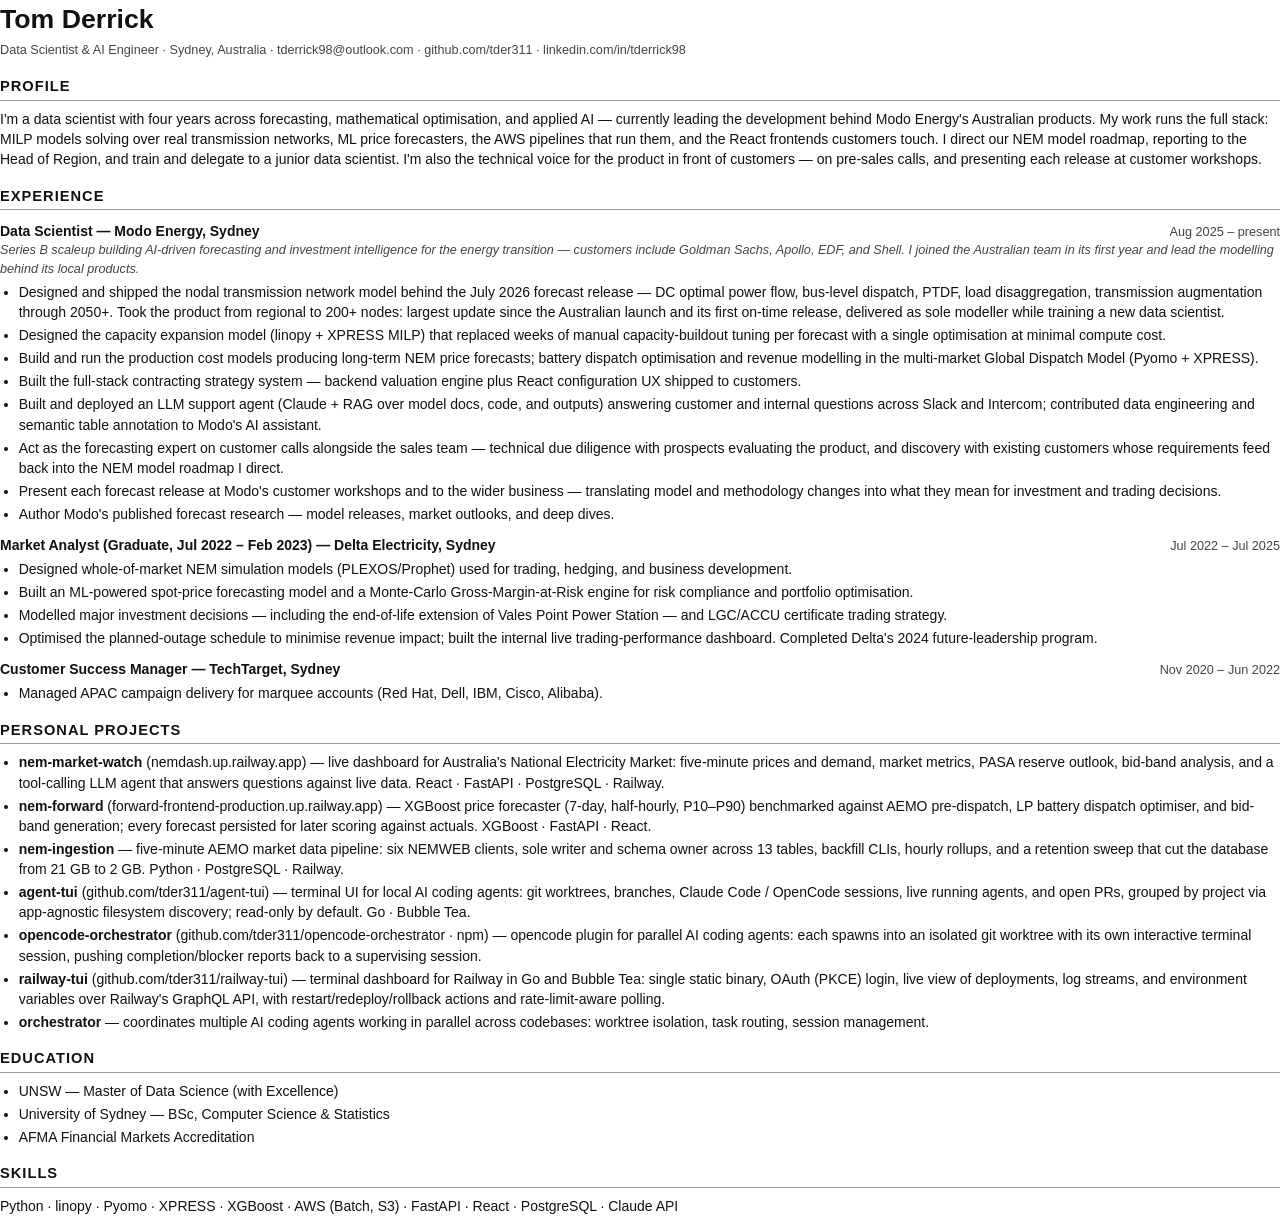
==== cv.html @ e501b5ed "Tech site: move to tder311.github.io/tech Same content as the root site, with og:image rebased to th" ====
<!DOCTYPE html>
<html lang="en">
<head>
  <meta charset="utf-8">
  <title>Tom Derrick — CV</title>
  <style>
    @page { size: A4; margin: 14mm 16mm; }
    * { box-sizing: border-box; margin: 0; padding: 0; }
    body { font-family: Helvetica, Arial, sans-serif; font-size: 10.5pt; line-height: 1.45; color: #111; }
    h1 { font-size: 20pt; font-weight: 700; }
    .contact { font-size: 9.5pt; color: #444; margin-top: 2pt; }
    .contact a { color: #444; text-decoration: none; }
    h2 { font-size: 11pt; text-transform: uppercase; letter-spacing: 1px; border-bottom: 1px solid #999; margin: 12pt 0 6pt; padding-bottom: 2pt; break-after: avoid-page; }
    .role { display: flex; justify-content: space-between; align-items: baseline; margin-top: 8pt; }
    .role h3 { font-size: 10.5pt; }
    .dates { font-size: 9.5pt; color: #444; }
    .role-sub { font-size: 9.5pt; color: #444; font-style: italic; }
    ul { margin: 3pt 0 0 14pt; }
    li { margin-top: 2pt; }
    .skills { margin-top: 4pt; }
  </style>
</head>
<body>
  <h1>Tom Derrick</h1>
  <p class="contact">Data Scientist &amp; AI Engineer · Sydney, Australia ·
    <a href="mailto:tderrick98@outlook.com">tderrick98@outlook.com</a> ·
    <a href="https://github.com/tder311">github.com/tder311</a> ·
    <a href="https://www.linkedin.com/in/tderrick98/">linkedin.com/in/tderrick98</a></p>

  <h2>Profile</h2>
  <p>I'm a data scientist with four years across forecasting, mathematical optimisation, and applied AI — currently leading the development behind Modo Energy's Australian products. My work runs the full stack: MILP models solving over real transmission networks, ML price forecasters, the AWS pipelines that run them, and the React frontends customers touch. I direct our NEM model roadmap, reporting to the Head of Region, and train and delegate to a junior data scientist. I'm also the technical voice for the product in front of customers — on pre-sales calls, and presenting each release at customer workshops.</p>

  <h2>Experience</h2>
  <div class="role"><h3>Data Scientist — Modo Energy, Sydney</h3><span class="dates">Aug 2025 – present</span></div>
  <p class="role-sub">Series B scaleup building AI-driven forecasting and investment intelligence for the energy transition — customers include Goldman Sachs, Apollo, EDF, and Shell. I joined the Australian team in its first year and lead the modelling behind its local products.</p>
  <ul>
    <li>Designed and shipped the nodal transmission network model behind the July 2026 forecast release — DC optimal power flow, bus-level dispatch, PTDF, load disaggregation, transmission augmentation through 2050+. Took the product from regional to 200+ nodes: largest update since the Australian launch and its first on-time release, delivered as sole modeller while training a new data scientist.</li>
    <li>Designed the capacity expansion model (linopy + XPRESS MILP) that replaced weeks of manual capacity-buildout tuning per forecast with a single optimisation at minimal compute cost.</li>
    <li>Build and run the production cost models producing long-term NEM price forecasts; battery dispatch optimisation and revenue modelling in the multi-market Global Dispatch Model (Pyomo + XPRESS).</li>
    <li>Built the full-stack contracting strategy system — backend valuation engine plus React configuration UX shipped to customers.</li>
    <li>Built and deployed an LLM support agent (Claude + RAG over model docs, code, and outputs) answering customer and internal questions across Slack and Intercom; contributed data engineering and semantic table annotation to Modo's AI assistant.</li>
    <li>Act as the forecasting expert on customer calls alongside the sales team — technical due diligence with prospects evaluating the product, and discovery with existing customers whose requirements feed back into the NEM model roadmap I direct.</li>
    <li>Present each forecast release at Modo's customer workshops and to the wider business — translating model and methodology changes into what they mean for investment and trading decisions.</li>
    <li>Author Modo's published forecast research — model releases, market outlooks, and deep dives.</li>
  </ul>

  <div class="role"><h3>Market Analyst (Graduate, Jul 2022 – Feb 2023) — Delta Electricity, Sydney</h3><span class="dates">Jul 2022 – Jul 2025</span></div>
  <ul>
    <li>Designed whole-of-market NEM simulation models (PLEXOS/Prophet) used for trading, hedging, and business development.</li>
    <li>Built an ML-powered spot-price forecasting model and a Monte-Carlo Gross-Margin-at-Risk engine for risk compliance and portfolio optimisation.</li>
    <li>Modelled major investment decisions — including the end-of-life extension of Vales Point Power Station — and LGC/ACCU certificate trading strategy.</li>
    <li>Optimised the planned-outage schedule to minimise revenue impact; built the internal live trading-performance dashboard. Completed Delta's 2024 future-leadership program.</li>
  </ul>

  <div class="role"><h3>Customer Success Manager — TechTarget, Sydney</h3><span class="dates">Nov 2020 – Jun 2022</span></div>
  <ul>
    <li>Managed APAC campaign delivery for marquee accounts (Red Hat, Dell, IBM, Cisco, Alibaba).</li>
  </ul>

  <h2>Personal Projects</h2>
  <ul>
    <li><strong>nem-market-watch</strong> (nemdash.up.railway.app) — live dashboard for Australia's National Electricity Market: five-minute prices and demand, market metrics, PASA reserve outlook, bid-band analysis, and a tool-calling LLM agent that answers questions against live data. React · FastAPI · PostgreSQL · Railway.</li>
    <li><strong>nem-forward</strong> (forward-frontend-production.up.railway.app) — XGBoost price forecaster (7-day, half-hourly, P10–P90) benchmarked against AEMO pre-dispatch, LP battery dispatch optimiser, and bid-band generation; every forecast persisted for later scoring against actuals. XGBoost · FastAPI · React.</li>
    <li><strong>nem-ingestion</strong> — five-minute AEMO market data pipeline: six NEMWEB clients, sole writer and schema owner across 13 tables, backfill CLIs, hourly rollups, and a retention sweep that cut the database from 21 GB to 2 GB. Python · PostgreSQL · Railway.</li>
    <li><strong>agent-tui</strong> (github.com/tder311/agent-tui) — terminal UI for local AI coding agents: git worktrees, branches, Claude Code / OpenCode sessions, live running agents, and open PRs, grouped by project via app-agnostic filesystem discovery; read-only by default. Go · Bubble Tea.</li>
    <li><strong>opencode-orchestrator</strong> (github.com/tder311/opencode-orchestrator · npm) — opencode plugin for parallel AI coding agents: each spawns into an isolated git worktree with its own interactive terminal session, pushing completion/blocker reports back to a supervising session.</li>
    <li><strong>railway-tui</strong> (github.com/tder311/railway-tui) — terminal dashboard for Railway in Go and Bubble Tea: single static binary, OAuth (PKCE) login, live view of deployments, log streams, and environment variables over Railway's GraphQL API, with restart/redeploy/rollback actions and rate-limit-aware polling.</li>
    <li><strong>orchestrator</strong> — coordinates multiple AI coding agents working in parallel across codebases: worktree isolation, task routing, session management.</li>
  </ul>

  <h2>Education</h2>
  <ul>
    <li>UNSW — Master of Data Science (with Excellence)</li>
    <li>University of Sydney — BSc, Computer Science &amp; Statistics</li>
    <li>AFMA Financial Markets Accreditation</li>
  </ul>

  <h2>Skills</h2>
  <p class="skills">Python · linopy · Pyomo · XPRESS · XGBoost · AWS (Batch, S3) · FastAPI · React · PostgreSQL · Claude API</p>
</body>
</html>
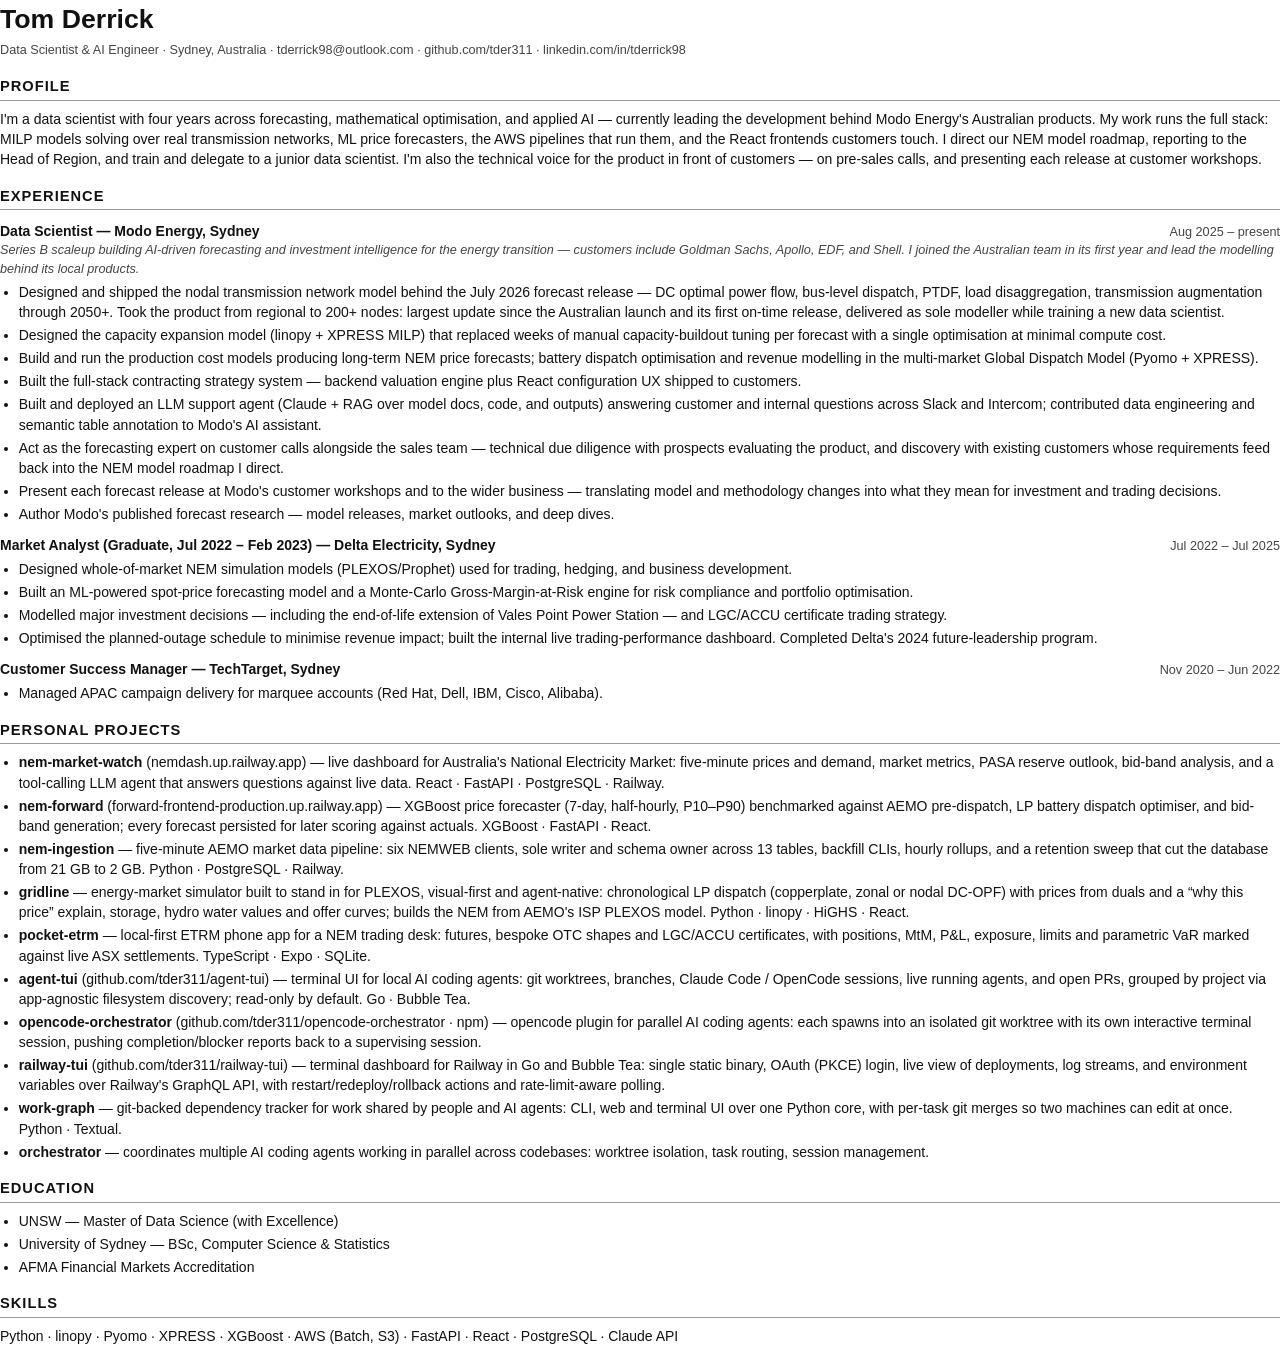
==== commit c5aab902: "Add gridline, pocket-etrm and work-graph projects Co-Authored-By: Claude Opus 5.5 <noreply@anthropic" ====
--- a/cv.html
+++ b/cv.html
@@ -62,9 +62,12 @@
     <li><strong>nem-market-watch</strong> (nemdash.up.railway.app) — live dashboard for Australia's National Electricity Market: five-minute prices and demand, market metrics, PASA reserve outlook, bid-band analysis, and a tool-calling LLM agent that answers questions against live data. React · FastAPI · PostgreSQL · Railway.</li>
     <li><strong>nem-forward</strong> (forward-frontend-production.up.railway.app) — XGBoost price forecaster (7-day, half-hourly, P10–P90) benchmarked against AEMO pre-dispatch, LP battery dispatch optimiser, and bid-band generation; every forecast persisted for later scoring against actuals. XGBoost · FastAPI · React.</li>
     <li><strong>nem-ingestion</strong> — five-minute AEMO market data pipeline: six NEMWEB clients, sole writer and schema owner across 13 tables, backfill CLIs, hourly rollups, and a retention sweep that cut the database from 21 GB to 2 GB. Python · PostgreSQL · Railway.</li>
+    <li><strong>gridline</strong> — energy-market simulator built to stand in for PLEXOS, visual-first and agent-native: chronological LP dispatch (copperplate, zonal or nodal DC-OPF) with prices from duals and a “why this price” explain, storage, hydro water values and offer curves; builds the NEM from AEMO's ISP PLEXOS model. Python · linopy · HiGHS · React.</li>
+    <li><strong>pocket-etrm</strong> — local-first ETRM phone app for a NEM trading desk: futures, bespoke OTC shapes and LGC/ACCU certificates, with positions, MtM, P&amp;L, exposure, limits and parametric VaR marked against live ASX settlements. TypeScript · Expo · SQLite.</li>
     <li><strong>agent-tui</strong> (github.com/tder311/agent-tui) — terminal UI for local AI coding agents: git worktrees, branches, Claude Code / OpenCode sessions, live running agents, and open PRs, grouped by project via app-agnostic filesystem discovery; read-only by default. Go · Bubble Tea.</li>
     <li><strong>opencode-orchestrator</strong> (github.com/tder311/opencode-orchestrator · npm) — opencode plugin for parallel AI coding agents: each spawns into an isolated git worktree with its own interactive terminal session, pushing completion/blocker reports back to a supervising session.</li>
     <li><strong>railway-tui</strong> (github.com/tder311/railway-tui) — terminal dashboard for Railway in Go and Bubble Tea: single static binary, OAuth (PKCE) login, live view of deployments, log streams, and environment variables over Railway's GraphQL API, with restart/redeploy/rollback actions and rate-limit-aware polling.</li>
+    <li><strong>work-graph</strong> — git-backed dependency tracker for work shared by people and AI agents: CLI, web and terminal UI over one Python core, with per-task git merges so two machines can edit at once. Python · Textual.</li>
     <li><strong>orchestrator</strong> — coordinates multiple AI coding agents working in parallel across codebases: worktree isolation, task routing, session management.</li>
   </ul>
 
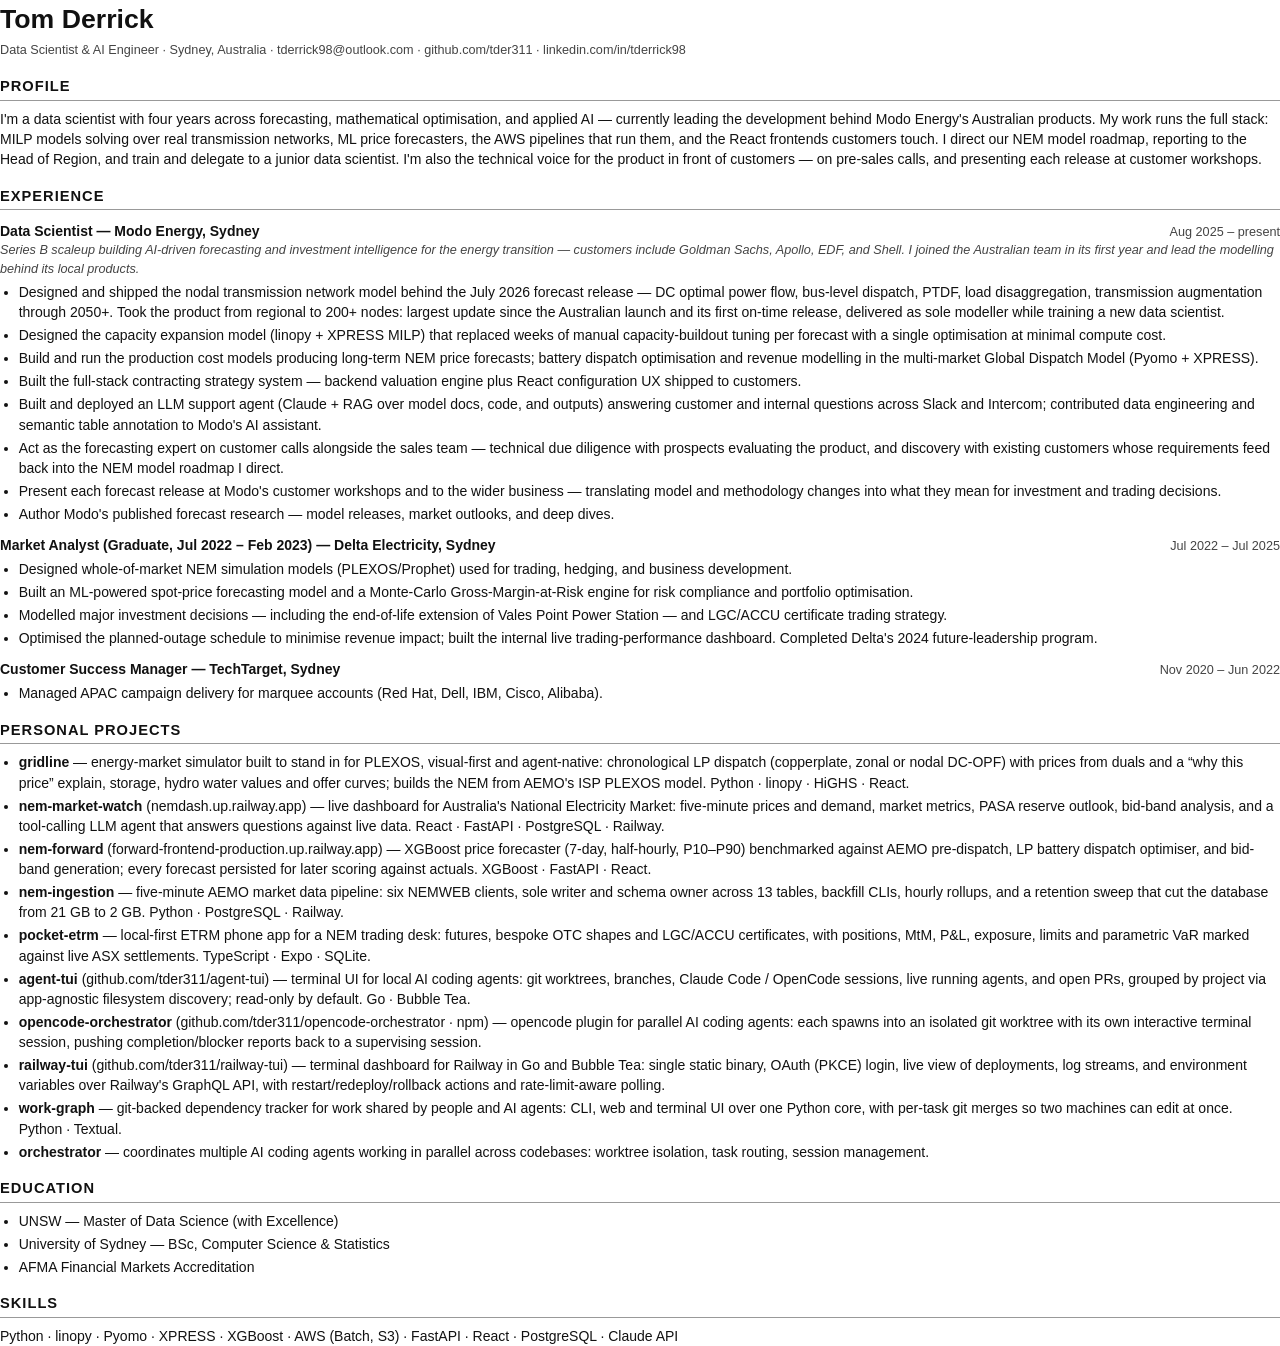
==== commit a4b664f9: "List gridline first in projects and CV Co-Authored-By: Claude Opus 5.5 <noreply@anthropic.com> Claud" ====
--- a/cv.html
+++ b/cv.html
@@ -59,10 +59,10 @@
 
   <h2>Personal Projects</h2>
   <ul>
+    <li><strong>gridline</strong> — energy-market simulator built to stand in for PLEXOS, visual-first and agent-native: chronological LP dispatch (copperplate, zonal or nodal DC-OPF) with prices from duals and a “why this price” explain, storage, hydro water values and offer curves; builds the NEM from AEMO's ISP PLEXOS model. Python · linopy · HiGHS · React.</li>
     <li><strong>nem-market-watch</strong> (nemdash.up.railway.app) — live dashboard for Australia's National Electricity Market: five-minute prices and demand, market metrics, PASA reserve outlook, bid-band analysis, and a tool-calling LLM agent that answers questions against live data. React · FastAPI · PostgreSQL · Railway.</li>
     <li><strong>nem-forward</strong> (forward-frontend-production.up.railway.app) — XGBoost price forecaster (7-day, half-hourly, P10–P90) benchmarked against AEMO pre-dispatch, LP battery dispatch optimiser, and bid-band generation; every forecast persisted for later scoring against actuals. XGBoost · FastAPI · React.</li>
     <li><strong>nem-ingestion</strong> — five-minute AEMO market data pipeline: six NEMWEB clients, sole writer and schema owner across 13 tables, backfill CLIs, hourly rollups, and a retention sweep that cut the database from 21 GB to 2 GB. Python · PostgreSQL · Railway.</li>
-    <li><strong>gridline</strong> — energy-market simulator built to stand in for PLEXOS, visual-first and agent-native: chronological LP dispatch (copperplate, zonal or nodal DC-OPF) with prices from duals and a “why this price” explain, storage, hydro water values and offer curves; builds the NEM from AEMO's ISP PLEXOS model. Python · linopy · HiGHS · React.</li>
     <li><strong>pocket-etrm</strong> — local-first ETRM phone app for a NEM trading desk: futures, bespoke OTC shapes and LGC/ACCU certificates, with positions, MtM, P&amp;L, exposure, limits and parametric VaR marked against live ASX settlements. TypeScript · Expo · SQLite.</li>
     <li><strong>agent-tui</strong> (github.com/tder311/agent-tui) — terminal UI for local AI coding agents: git worktrees, branches, Claude Code / OpenCode sessions, live running agents, and open PRs, grouped by project via app-agnostic filesystem discovery; read-only by default. Go · Bubble Tea.</li>
     <li><strong>opencode-orchestrator</strong> (github.com/tder311/opencode-orchestrator · npm) — opencode plugin for parallel AI coding agents: each spawns into an isolated git worktree with its own interactive terminal session, pushing completion/blocker reports back to a supervising session.</li>
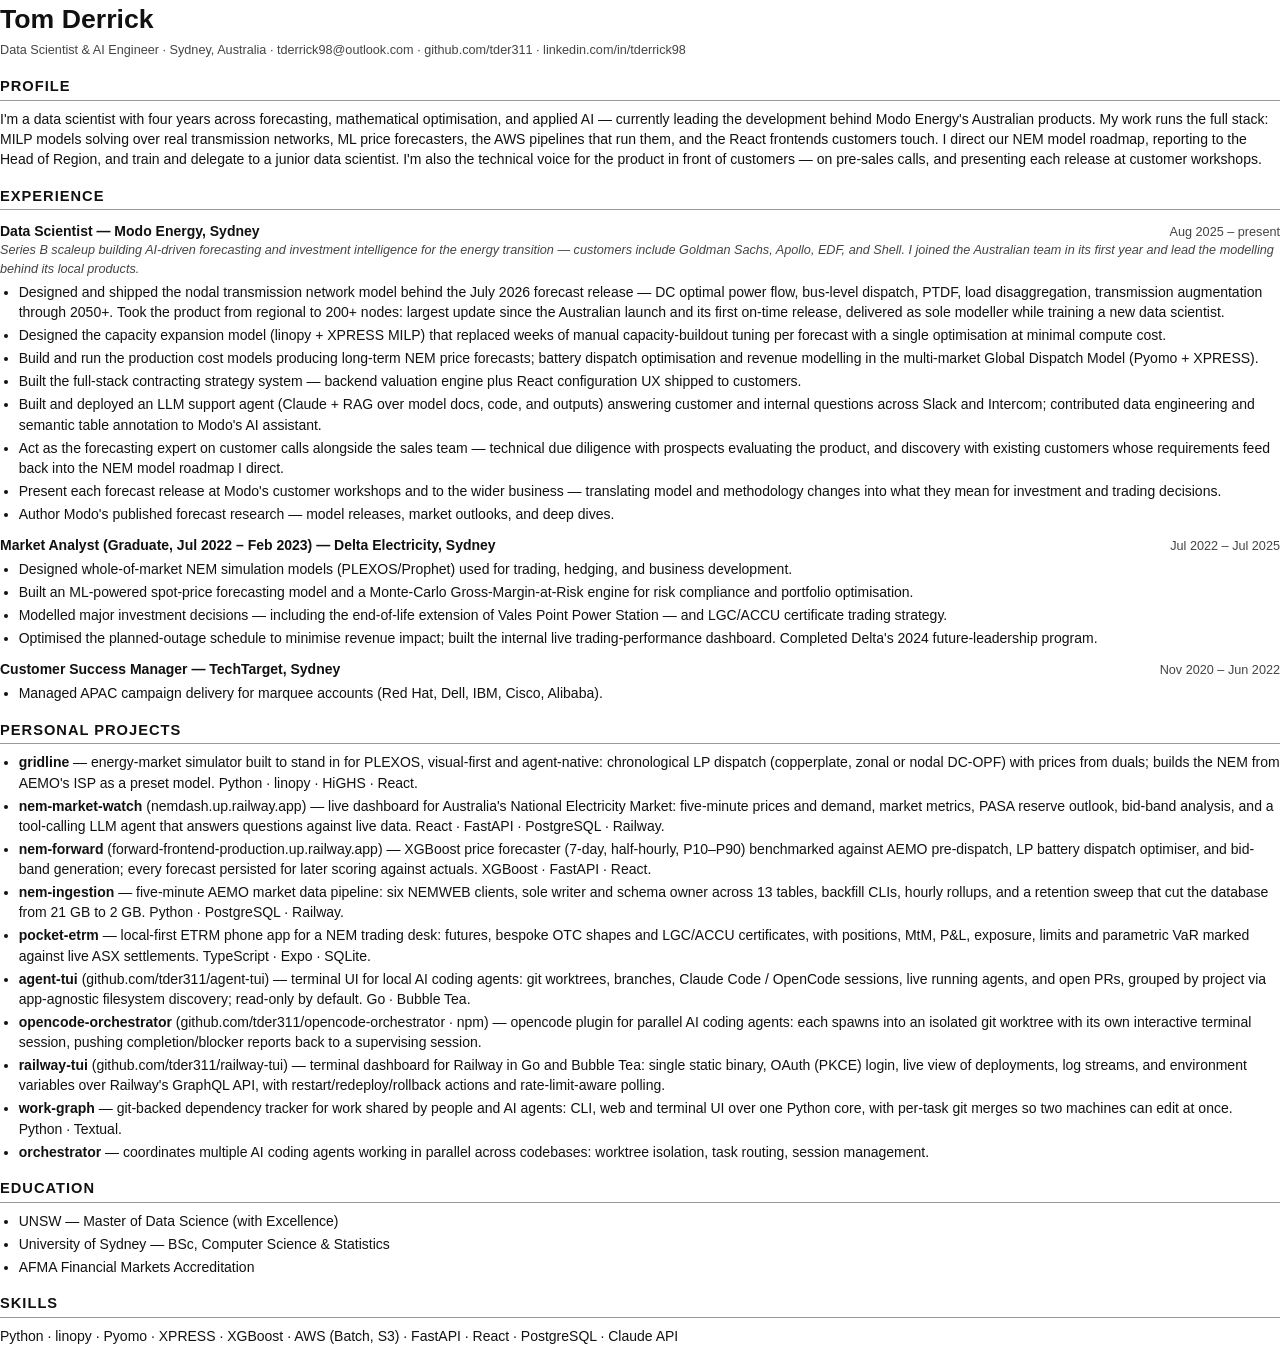
==== commit ed1fd454: "Shorten gridline CV entry Co-Authored-By: Claude Opus 5.5 <noreply@anthropic.com> Claude-Session: ht" ====
--- a/cv.html
+++ b/cv.html
@@ -59,7 +59,7 @@
 
   <h2>Personal Projects</h2>
   <ul>
-    <li><strong>gridline</strong> — energy-market simulator built to stand in for PLEXOS, visual-first and agent-native: chronological LP dispatch (copperplate, zonal or nodal DC-OPF) with prices from duals and a “why this price” explain, storage, hydro water values and offer curves; builds the NEM from AEMO's ISP PLEXOS model. Python · linopy · HiGHS · React.</li>
+    <li><strong>gridline</strong> — energy-market simulator built to stand in for PLEXOS, visual-first and agent-native: chronological LP dispatch (copperplate, zonal or nodal DC-OPF) with prices from duals; builds the NEM from AEMO's ISP as a preset model. Python · linopy · HiGHS · React.</li>
     <li><strong>nem-market-watch</strong> (nemdash.up.railway.app) — live dashboard for Australia's National Electricity Market: five-minute prices and demand, market metrics, PASA reserve outlook, bid-band analysis, and a tool-calling LLM agent that answers questions against live data. React · FastAPI · PostgreSQL · Railway.</li>
     <li><strong>nem-forward</strong> (forward-frontend-production.up.railway.app) — XGBoost price forecaster (7-day, half-hourly, P10–P90) benchmarked against AEMO pre-dispatch, LP battery dispatch optimiser, and bid-band generation; every forecast persisted for later scoring against actuals. XGBoost · FastAPI · React.</li>
     <li><strong>nem-ingestion</strong> — five-minute AEMO market data pipeline: six NEMWEB clients, sole writer and schema owner across 13 tables, backfill CLIs, hourly rollups, and a retention sweep that cut the database from 21 GB to 2 GB. Python · PostgreSQL · Railway.</li>
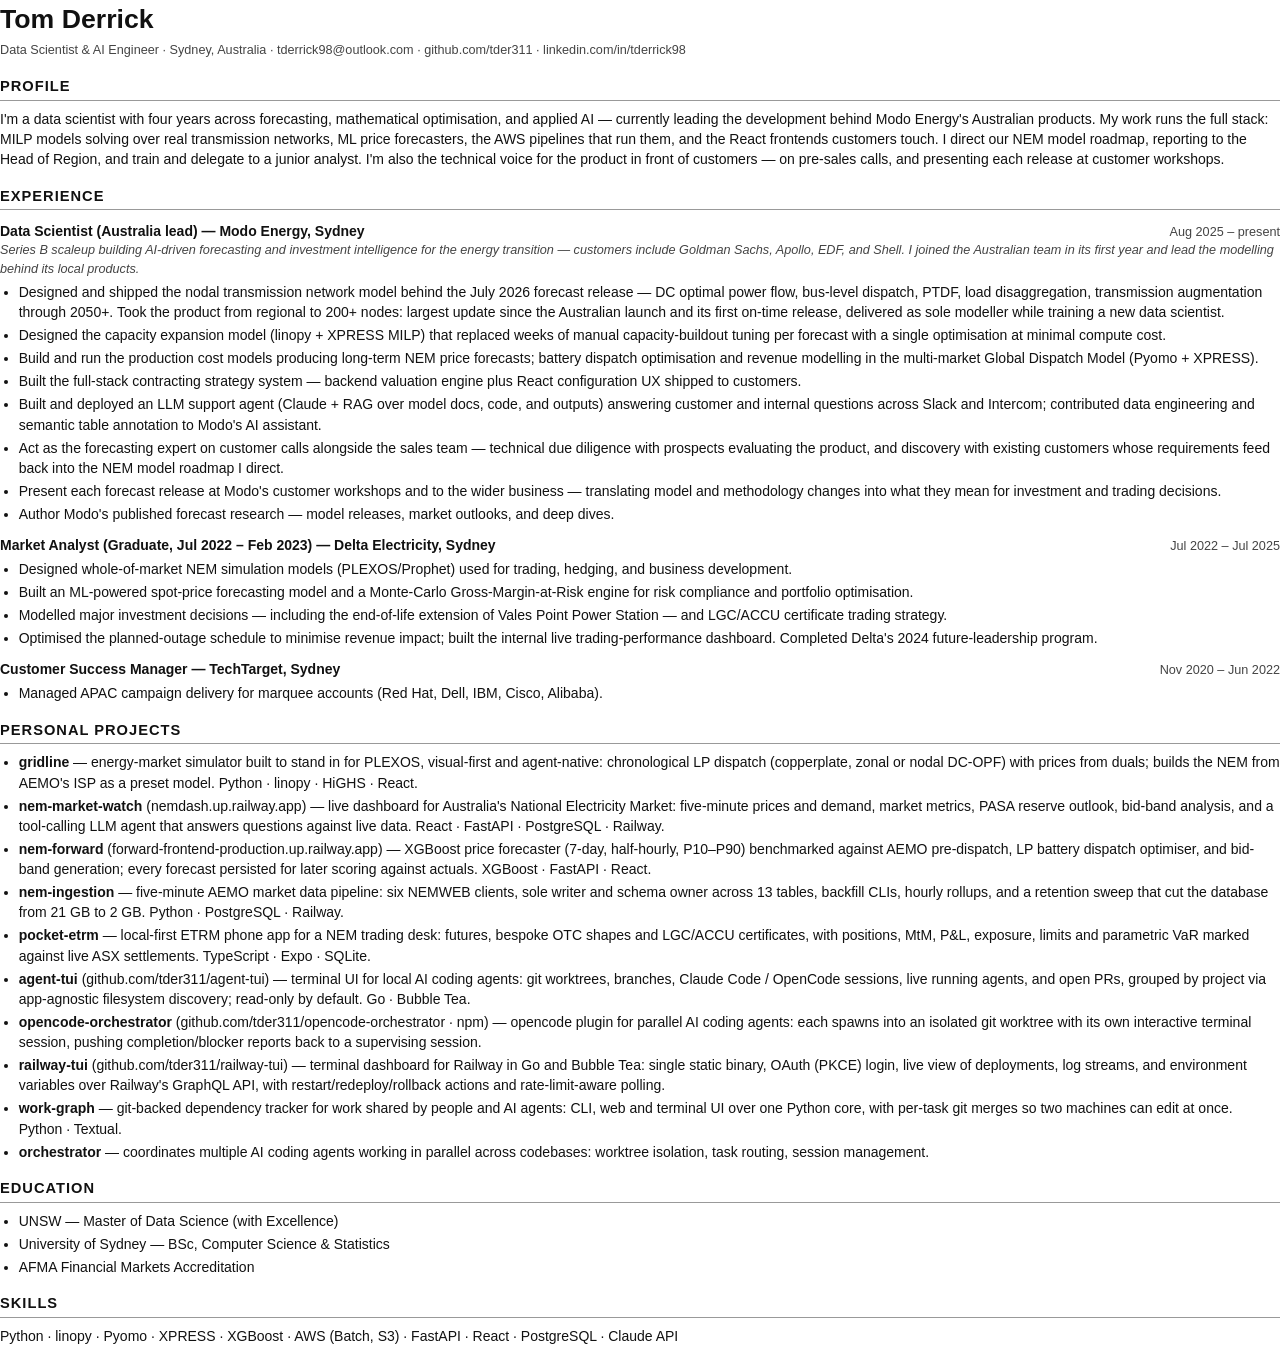
==== commit 8abd1149: "Retitle Modo role as Australia lead; junior analyst wording Co-Authored-By: Claude Opus 5.5 <noreply" ====
--- a/cv.html
+++ b/cv.html
@@ -28,10 +28,10 @@
     <a href="https://www.linkedin.com/in/tderrick98/">linkedin.com/in/tderrick98</a></p>
 
   <h2>Profile</h2>
-  <p>I'm a data scientist with four years across forecasting, mathematical optimisation, and applied AI — currently leading the development behind Modo Energy's Australian products. My work runs the full stack: MILP models solving over real transmission networks, ML price forecasters, the AWS pipelines that run them, and the React frontends customers touch. I direct our NEM model roadmap, reporting to the Head of Region, and train and delegate to a junior data scientist. I'm also the technical voice for the product in front of customers — on pre-sales calls, and presenting each release at customer workshops.</p>
+  <p>I'm a data scientist with four years across forecasting, mathematical optimisation, and applied AI — currently leading the development behind Modo Energy's Australian products. My work runs the full stack: MILP models solving over real transmission networks, ML price forecasters, the AWS pipelines that run them, and the React frontends customers touch. I direct our NEM model roadmap, reporting to the Head of Region, and train and delegate to a junior analyst. I'm also the technical voice for the product in front of customers — on pre-sales calls, and presenting each release at customer workshops.</p>
 
   <h2>Experience</h2>
-  <div class="role"><h3>Data Scientist — Modo Energy, Sydney</h3><span class="dates">Aug 2025 – present</span></div>
+  <div class="role"><h3>Data Scientist (Australia lead) — Modo Energy, Sydney</h3><span class="dates">Aug 2025 – present</span></div>
   <p class="role-sub">Series B scaleup building AI-driven forecasting and investment intelligence for the energy transition — customers include Goldman Sachs, Apollo, EDF, and Shell. I joined the Australian team in its first year and lead the modelling behind its local products.</p>
   <ul>
     <li>Designed and shipped the nodal transmission network model behind the July 2026 forecast release — DC optimal power flow, bus-level dispatch, PTDF, load disaggregation, transmission augmentation through 2050+. Took the product from regional to 200+ nodes: largest update since the Australian launch and its first on-time release, delivered as sole modeller while training a new data scientist.</li>
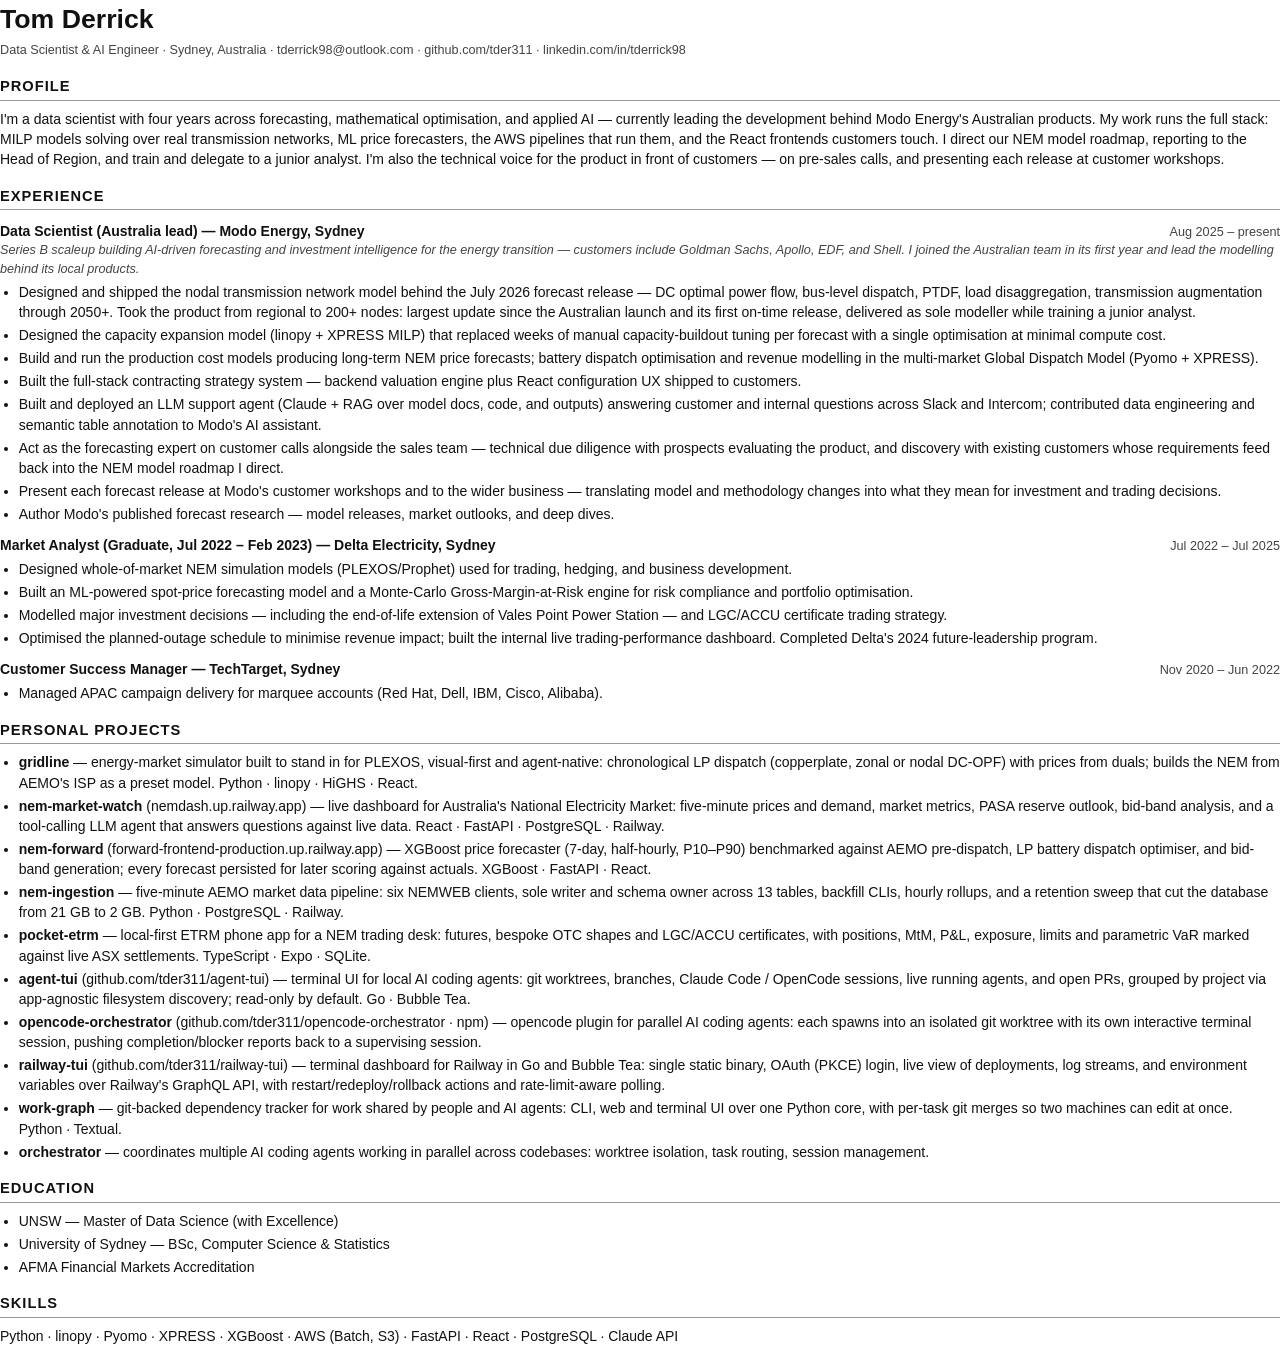
==== commit cfe81f06: "Junior analyst wording in the nodal model bullet Co-Authored-By: Claude Opus 5.5 <noreply@anthropic." ====
--- a/cv.html
+++ b/cv.html
@@ -34,7 +34,7 @@
   <div class="role"><h3>Data Scientist (Australia lead) — Modo Energy, Sydney</h3><span class="dates">Aug 2025 – present</span></div>
   <p class="role-sub">Series B scaleup building AI-driven forecasting and investment intelligence for the energy transition — customers include Goldman Sachs, Apollo, EDF, and Shell. I joined the Australian team in its first year and lead the modelling behind its local products.</p>
   <ul>
-    <li>Designed and shipped the nodal transmission network model behind the July 2026 forecast release — DC optimal power flow, bus-level dispatch, PTDF, load disaggregation, transmission augmentation through 2050+. Took the product from regional to 200+ nodes: largest update since the Australian launch and its first on-time release, delivered as sole modeller while training a new data scientist.</li>
+    <li>Designed and shipped the nodal transmission network model behind the July 2026 forecast release — DC optimal power flow, bus-level dispatch, PTDF, load disaggregation, transmission augmentation through 2050+. Took the product from regional to 200+ nodes: largest update since the Australian launch and its first on-time release, delivered as sole modeller while training a junior analyst.</li>
     <li>Designed the capacity expansion model (linopy + XPRESS MILP) that replaced weeks of manual capacity-buildout tuning per forecast with a single optimisation at minimal compute cost.</li>
     <li>Build and run the production cost models producing long-term NEM price forecasts; battery dispatch optimisation and revenue modelling in the multi-market Global Dispatch Model (Pyomo + XPRESS).</li>
     <li>Built the full-stack contracting strategy system — backend valuation engine plus React configuration UX shipped to customers.</li>
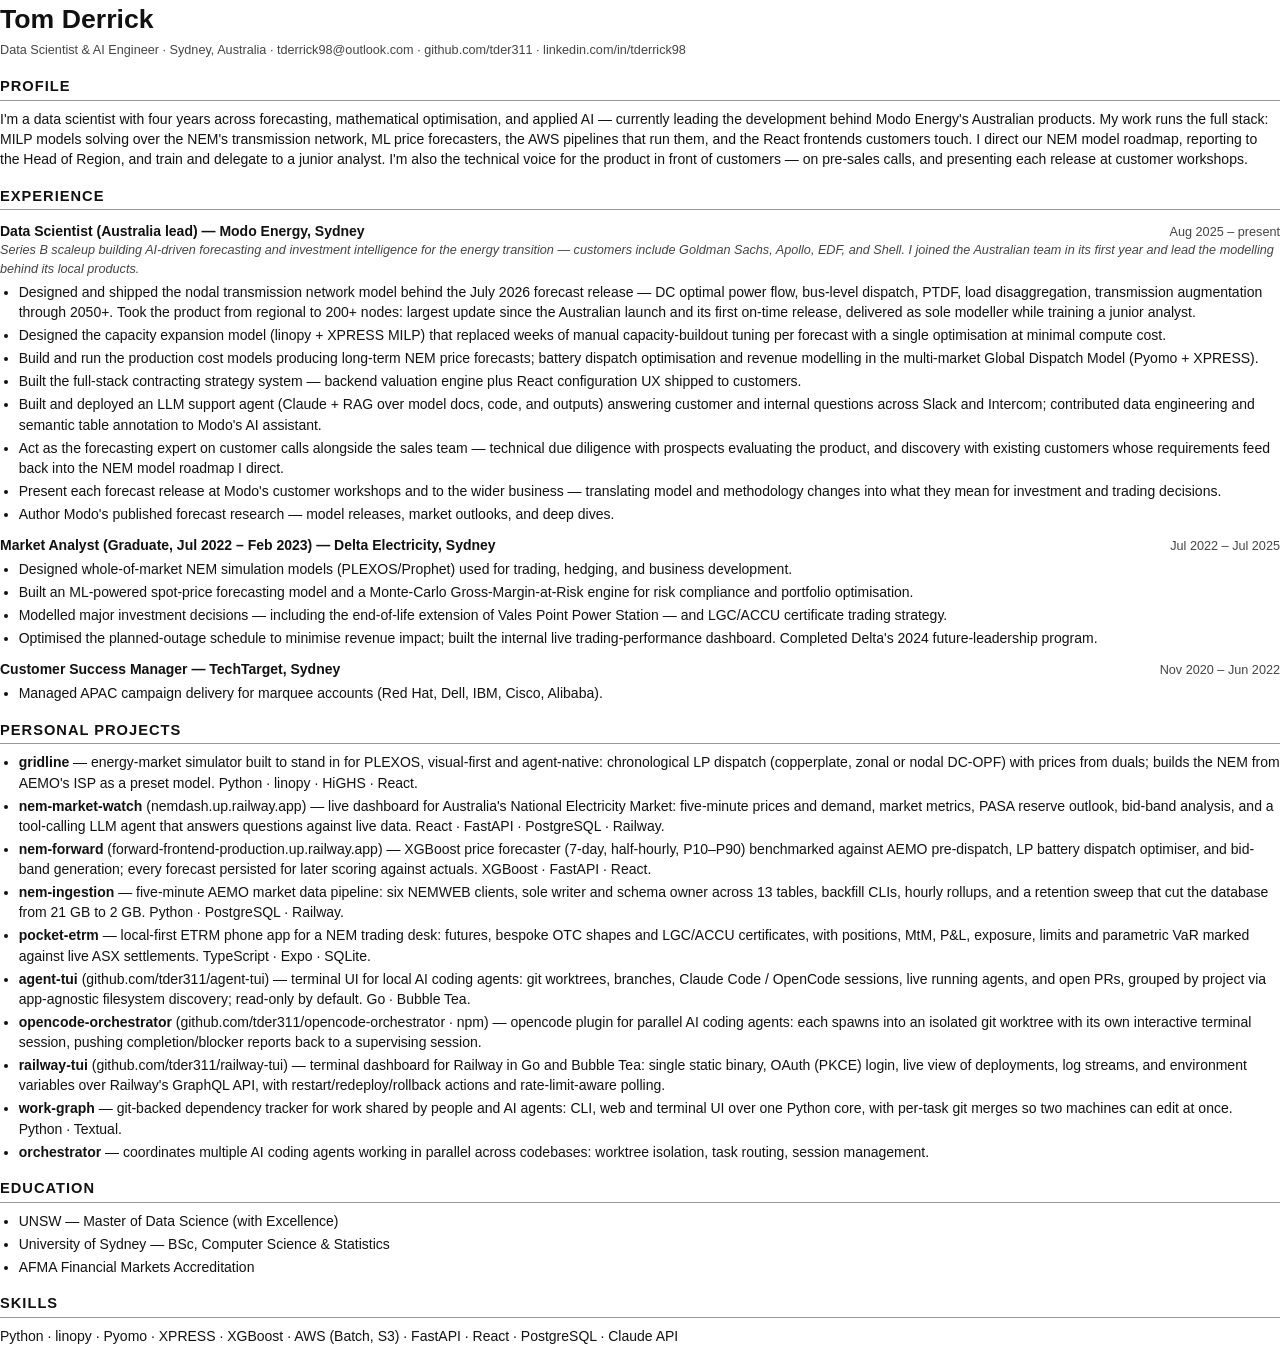
==== commit ce8790c4: "Profile: "the NEM's transmission network" Co-Authored-By: Claude Opus 5.5 <noreply@anthropic.com> Cl" ====
--- a/cv.html
+++ b/cv.html
@@ -28,7 +28,7 @@
     <a href="https://www.linkedin.com/in/tderrick98/">linkedin.com/in/tderrick98</a></p>
 
   <h2>Profile</h2>
-  <p>I'm a data scientist with four years across forecasting, mathematical optimisation, and applied AI — currently leading the development behind Modo Energy's Australian products. My work runs the full stack: MILP models solving over real transmission networks, ML price forecasters, the AWS pipelines that run them, and the React frontends customers touch. I direct our NEM model roadmap, reporting to the Head of Region, and train and delegate to a junior analyst. I'm also the technical voice for the product in front of customers — on pre-sales calls, and presenting each release at customer workshops.</p>
+  <p>I'm a data scientist with four years across forecasting, mathematical optimisation, and applied AI — currently leading the development behind Modo Energy's Australian products. My work runs the full stack: MILP models solving over the NEM's transmission network, ML price forecasters, the AWS pipelines that run them, and the React frontends customers touch. I direct our NEM model roadmap, reporting to the Head of Region, and train and delegate to a junior analyst. I'm also the technical voice for the product in front of customers — on pre-sales calls, and presenting each release at customer workshops.</p>
 
   <h2>Experience</h2>
   <div class="role"><h3>Data Scientist (Australia lead) — Modo Energy, Sydney</h3><span class="dates">Aug 2025 – present</span></div>
